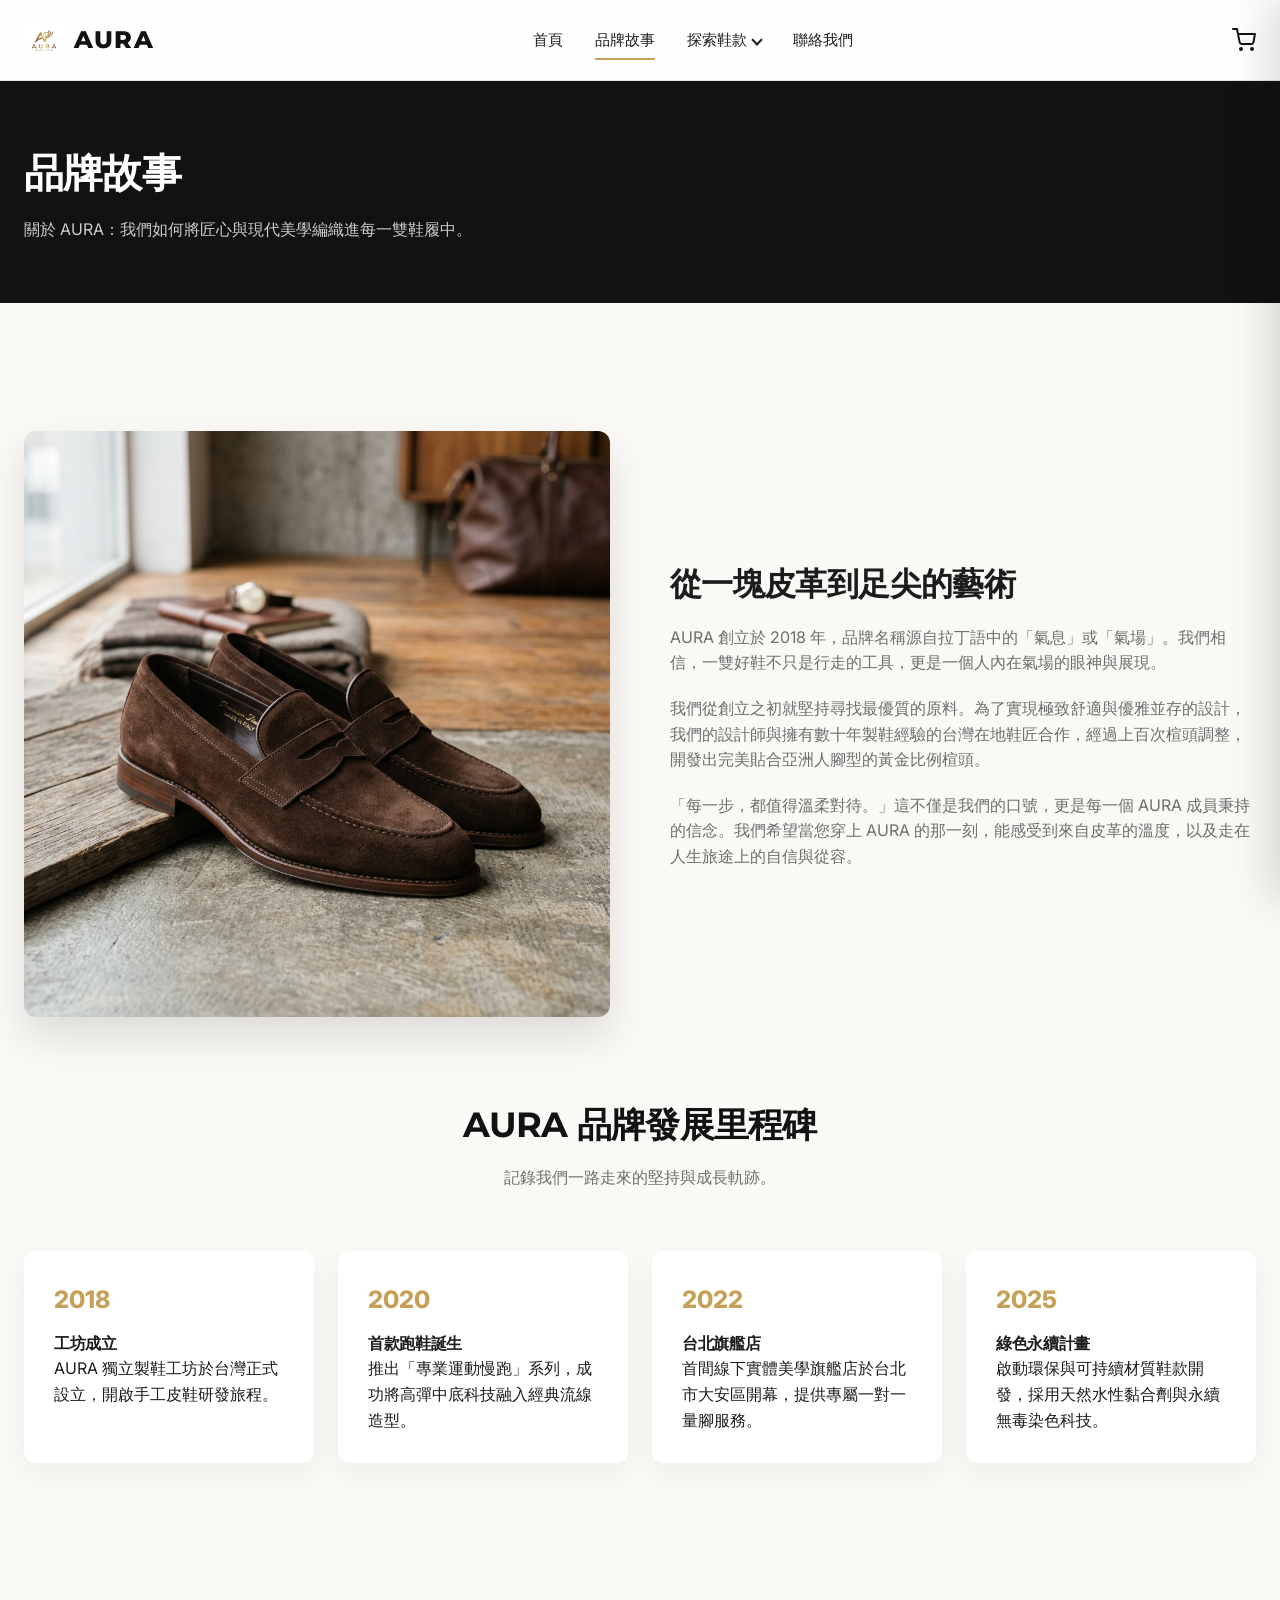
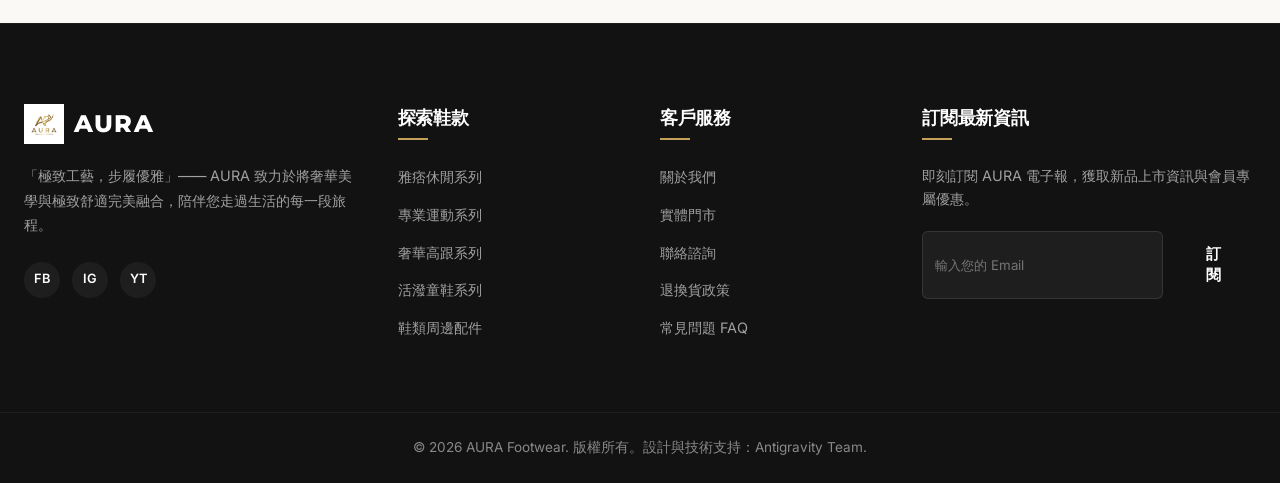
==== about.html @ 5ff74464 "Add files via upload" ====
<!DOCTYPE html>
<html lang="zh-Hant">
<head>
  <meta charset="UTF-8">
  <meta name="viewport" content="width=device-width, initial-scale=1.0">
  <title>品牌故事 - AURA 鞋履工坊</title>
  <meta name="description" content="了解 AURA 的品牌精神、歷史沿革以及我們對鞋履皮革工藝與手工製作的極致追求。">
  <link rel="icon" href="assets/logo.png" type="image/png">
  <link rel="stylesheet" href="css/style.css">
</head>
<body>

  <!-- Header Section -->
  <header id="main-header"></header>

  <!-- Category Title Banner -->
  <section class="category-hero">
    <div class="container">
      <h1>品牌故事</h1>
      <p>關於 AURA：我們如何將匠心與現代美學編織進每一雙鞋履中。</p>
    </div>
  </section>

  <!-- About Story Section -->
  <section class="section-padding">
    <div class="container">
      <div class="about-hero">
        <div class="about-hero-img">
          <img src="assets/casual_2.png" alt="AURA Craftsmanship">
        </div>
        <div class="about-content">
          <h2>從一塊皮革到足尖的藝術</h2>
          <p>AURA 創立於 2018 年，品牌名稱源自拉丁語中的「氣息」或「氣場」。我們相信，一雙好鞋不只是行走的工具，更是一個人內在氣場的眼神與展現。</p>
          <p>我們從創立之初就堅持尋找最優質的原料。為了實現極致舒適與優雅並存的設計，我們的設計師與擁有數十年製鞋經驗的台灣在地鞋匠合作，經過上百次楦頭調整，開發出完美貼合亞洲人腳型的黃金比例楦頭。</p>
          <p>「每一步，都值得溫柔對待。」這不僅是我們的口號，更是每一個 AURA 成員秉持的信念。我們希望當您穿上 AURA 的那一刻，能感受到來自皮革的溫度，以及走在人生旅途上的自信與從容。</p>
        </div>
      </div>

      <div class="section-header" style="margin-top: 80px;">
        <h2>AURA 品牌發展里程碑</h2>
        <p>記錄我們一路走來的堅持與成長軌跡。</p>
      </div>

      <div class="about-timeline">
        <div class="timeline-item">
          <div class="timeline-year">2018</div>
          <h4>工坊成立</h4>
          <p>AURA 獨立製鞋工坊於台灣正式設立，開啟手工皮鞋研發旅程。</p>
        </div>
        <div class="timeline-item">
          <div class="timeline-year">2020</div>
          <h4>首款跑鞋誕生</h4>
          <p>推出「專業運動慢跑」系列，成功將高彈中底科技融入經典流線造型。</p>
        </div>
        <div class="timeline-item">
          <div class="timeline-year">2022</div>
          <h4>台北旗艦店</h4>
          <p>首間線下實體美學旗艦店於台北市大安區開幕，提供專屬一對一量腳服務。</p>
        </div>
        <div class="timeline-item">
          <div class="timeline-year">2025</div>
          <h4>綠色永續計畫</h4>
          <p>啟動環保與可持續材質鞋款開發，採用天然水性黏合劑與永續無毒染色科技。</p>
        </div>
      </div>
    </div>
  </section>

  <!-- Footer Section -->
  <footer id="main-footer"></footer>

  <!-- Scripts -->
  <script src="js/products.js"></script>
  <script src="js/main.js"></script>
</body>
</html>
---- css/style.css ----
/* --- PREMIUM AESTHETIC STYLING SYSTEM --- */
@import url('https://fonts.googleapis.com/css2?family=Inter:wght@300;400;500;600;700&family=Montserrat:wght@400;500;600;700;800&display=swap');

:root {
  /* Color Palette */
  --color-primary: #121212;      /* Deep Charcoal / Near Black */
  --color-accent: #c5a059;       /* Muted Premium Gold / Bronze */
  --color-accent-light: #dfc28d;
  --color-accent-dark: #a37c35;
  --color-bg-light: #faf9f6;      /* Off-white warm canvas */
  --color-bg-white: #ffffff;
  --color-text-dark: #1c1c1c;
  --color-text-muted: #6e6e6e;
  --color-border: #e5e5e5;
  
  /* Layout Properties */
  --border-radius: 12px;
  --border-radius-sm: 6px;
  --box-shadow: 0 10px 30px rgba(0, 0, 0, 0.05);
  --box-shadow-hover: 0 20px 40px rgba(0, 0, 0, 0.12);
  --transition-smooth: all 0.4s cubic-bezier(0.16, 1, 0.3, 1);
  --transition-fast: all 0.2s ease;
  
  /* Font Families */
  --font-heading: 'Montserrat', 'Inter', sans-serif;
  --font-body: 'Inter', sans-serif;
}

/* Global Reset */
* {
  box-sizing: border-box;
  margin: 0;
  padding: 0;
}

body {
  font-family: var(--font-body);
  background-color: var(--color-bg-light);
  color: var(--color-text-dark);
  line-height: 1.6;
  -webkit-font-smoothing: antialiased;
}

a {
  text-decoration: none;
  color: inherit;
  transition: var(--transition-fast);
}

img {
  max-width: 100%;
  height: auto;
  display: block;
}

ul {
  list-style: none;
}

.container {
  max-width: 1280px;
  margin: 0 auto;
  padding: 0 24px;
}

/* --- TYPOGRAPHY --- */
h1, h2, h3, h4, h5, h6 {
  font-family: var(--font-heading);
  font-weight: 700;
  letter-spacing: -0.02em;
}

/* --- BUTTONS --- */
.btn {
  display: inline-flex;
  align-items: center;
  justify-content: center;
  padding: 12px 28px;
  border-radius: var(--border-radius-sm);
  font-family: var(--font-heading);
  font-weight: 600;
  font-size: 0.95rem;
  letter-spacing: 0.03em;
  cursor: pointer;
  transition: var(--transition-smooth);
  border: 1px solid transparent;
}

.btn-primary {
  background-color: var(--color-primary);
  color: var(--color-bg-white);
}

.btn-primary:hover {
  background-color: var(--color-accent);
  color: var(--color-primary);
  transform: translateY(-2px);
}

.btn-secondary {
  background-color: transparent;
  color: var(--color-primary);
  border-color: var(--color-primary);
}

.btn-secondary:hover {
  background-color: var(--color-primary);
  color: var(--color-bg-white);
  transform: translateY(-2px);
}

.btn-sm {
  padding: 8px 18px;
  font-size: 0.85rem;
}

.btn-block {
  display: flex;
  width: 100%;
}

/* --- HEADER / NAVIGATION --- */
header {
  background-color: rgba(255, 255, 255, 0.8);
  backdrop-filter: blur(12px);
  position: sticky;
  top: 0;
  z-index: 1000;
  border-bottom: 1px solid var(--color-border);
  transition: var(--transition-fast);
}

.navbar-container {
  display: flex;
  align-items: center;
  justify-content: space-between;
  height: 80px;
}

.logo {
  display: flex;
  align-items: center;
  gap: 10px;
  font-family: var(--font-heading);
  font-weight: 800;
  font-size: 1.5rem;
  letter-spacing: 0.05em;
  color: var(--color-primary);
}

.logo img {
  height: 40px;
  width: auto;
}

.nav-menu {
  display: flex;
  align-items: center;
  gap: 32px;
}

.nav-link {
  font-family: var(--font-heading);
  font-weight: 500;
  font-size: 0.95rem;
  color: var(--color-text-dark);
  padding: 8px 0;
  position: relative;
}

.nav-link::after {
  content: '';
  position: absolute;
  bottom: 0;
  left: 0;
  width: 0;
  height: 2px;
  background-color: var(--color-accent);
  transition: var(--transition-smooth);
}

.nav-link:hover::after,
.nav-link.active::after {
  width: 100%;
}

.nav-link:hover {
  color: var(--color-accent);
}

/* Dropdown */
.nav-dropdown {
  position: relative;
}

.dropdown-toggle {
  display: inline-flex;
  align-items: center;
  gap: 4px;
  cursor: pointer;
}

.chevron-down {
  border: solid currentColor;
  border-width: 0 2px 2px 0;
  display: inline-block;
  padding: 3px;
  transform: rotate(45deg);
  margin-left: 2px;
  transition: var(--transition-fast);
}

.nav-dropdown:hover .chevron-down {
  transform: rotate(-135deg) translateY(-2px);
}

.dropdown-menu {
  position: absolute;
  top: 100%;
  left: 0;
  background-color: var(--color-bg-white);
  box-shadow: var(--box-shadow-hover);
  border-radius: var(--border-radius);
  padding: 12px 0;
  min-width: 220px;
  opacity: 0;
  visibility: hidden;
  transform: translateY(10px);
  transition: var(--transition-smooth);
}

.nav-dropdown:hover .dropdown-menu {
  opacity: 1;
  visibility: visible;
  transform: translateY(0);
}

.dropdown-menu a {
  display: block;
  padding: 10px 24px;
  font-size: 0.9rem;
  font-weight: 500;
  color: var(--color-text-dark);
}

.dropdown-menu a:hover {
  background-color: #f7f5f0;
  color: var(--color-accent);
}

.nav-actions {
  display: flex;
  align-items: center;
  gap: 20px;
}

.nav-action-btn {
  position: relative;
  color: var(--color-primary);
  display: flex;
  align-items: center;
  justify-content: center;
}

.nav-action-btn:hover {
  color: var(--color-accent);
  transform: scale(1.05);
}

.cart-badge {
  position: absolute;
  top: -8px;
  right: -8px;
  background-color: var(--color-accent);
  color: var(--color-primary);
  font-size: 0.75rem;
  font-weight: 700;
  border-radius: 50%;
  width: 18px;
  height: 18px;
  display: flex;
  align-items: center;
  justify-content: center;
}

.nav-toggle {
  display: none;
  flex-direction: column;
  justify-content: space-between;
  width: 24px;
  height: 18px;
  background: transparent;
  border: none;
  cursor: pointer;
}

.nav-toggle span {
  display: block;
  height: 2px;
  width: 100%;
  background-color: var(--color-primary);
  transition: var(--transition-fast);
}

/* --- HERO BANNER (首頁) --- */
.hero-banner {
  background: linear-gradient(135deg, #121212 0%, #2a2a2a 100%);
  color: var(--color-bg-white);
  padding: 120px 0;
  position: relative;
  overflow: hidden;
}

.hero-grid {
  display: grid;
  grid-template-columns: 1fr 1fr;
  align-items: center;
  gap: 48px;
}

.hero-content h1 {
  font-size: 3.5rem;
  line-height: 1.15;
  margin-bottom: 24px;
  background: linear-gradient(135deg, #ffffff 40%, var(--color-accent-light) 100%);
  -webkit-background-clip: text;
  -webkit-text-fill-color: transparent;
}

.hero-content p {
  font-size: 1.1rem;
  color: #cccccc;
  margin-bottom: 36px;
  max-width: 480px;
}

.hero-btn-group {
  display: flex;
  gap: 16px;
}

.hero-btn-group .btn-secondary {
  color: var(--color-bg-white);
  border-color: var(--color-bg-white);
}

.hero-btn-group .btn-secondary:hover {
  background-color: var(--color-bg-white);
  color: var(--color-primary);
}

.hero-image-container {
  position: relative;
  display: flex;
  justify-content: center;
  align-items: center;
}

.hero-image-bg {
  position: absolute;
  width: 400px;
  height: 400px;
  border-radius: 50%;
  background: radial-gradient(circle, rgba(197,160,89,0.2) 0%, rgba(0,0,0,0) 70%);
  animation: pulse 8s infinite alternate;
}

.hero-image-container img {
  position: relative;
  max-width: 90%;
  z-index: 2;
  filter: drop-shadow(0 25px 50px rgba(0, 0, 0, 0.4));
  transform: rotate(-15deg);
  animation: float 6s ease-in-out infinite;
}

@keyframes float {
  0% { transform: translateY(0) rotate(-15deg); }
  50% { transform: translateY(-15px) rotate(-12deg); }
  100% { transform: translateY(0) rotate(-15deg); }
}

@keyframes pulse {
  0% { transform: scale(0.9); opacity: 0.6; }
  100% { transform: scale(1.1); opacity: 1; }
}

/* --- BRAND VALUE SECTION --- */
.section-padding {
  padding: 80px 0;
}

.section-header {
  text-align: center;
  margin-bottom: 48px;
}

.section-header h2 {
  font-size: 2.2rem;
  color: var(--color-primary);
  margin-bottom: 12px;
}

.section-header p {
  color: var(--color-text-muted);
  font-size: 1rem;
}

.values-grid {
  display: grid;
  grid-template-columns: repeat(3, 1fr);
  gap: 32px;
}

.value-card {
  background-color: var(--color-bg-white);
  padding: 40px;
  border-radius: var(--border-radius);
  box-shadow: var(--box-shadow);
  border: 1px solid rgba(0, 0, 0, 0.02);
  transition: var(--transition-smooth);
}

.value-card:hover {
  transform: translateY(-5px);
  box-shadow: var(--box-shadow-hover);
}

.value-icon {
  width: 50px;
  height: 50px;
  background-color: #f7f5f0;
  border-radius: 50%;
  display: flex;
  align-items: center;
  justify-content: center;
  margin-bottom: 24px;
  color: var(--color-accent);
  font-size: 1.5rem;
}

.value-card h3 {
  font-size: 1.25rem;
  margin-bottom: 12px;
}

.value-card p {
  color: var(--color-text-muted);
  font-size: 0.95rem;
}

/* --- PRODUCT CARD & GRID --- */
.products-grid {
  display: grid;
  grid-template-columns: repeat(4, 1fr);
  gap: 30px;
}

.product-card {
  background-color: var(--color-bg-white);
  border-radius: var(--border-radius);
  overflow: hidden;
  box-shadow: var(--box-shadow);
  transition: var(--transition-smooth);
  display: flex;
  flex-direction: column;
  border: 1px solid rgba(0,0,0,0.02);
}

.product-card:hover {
  transform: translateY(-8px);
  box-shadow: var(--box-shadow-hover);
}

.product-card-img {
  position: relative;
  padding-top: 100%; /* 1:1 Aspect Ratio */
  background-color: #f6f6f6;
  overflow: hidden;
}

.product-card-img img {
  position: absolute;
  top: 0;
  left: 0;
  width: 100%;
  height: 100%;
  object-fit: cover;
  transition: var(--transition-smooth);
}

.product-card:hover .product-card-img img {
  transform: scale(1.08);
}

.product-card-overlay {
  position: absolute;
  top: 0;
  left: 0;
  width: 100%;
  height: 100%;
  background-color: rgba(18, 18, 18, 0.4);
  backdrop-filter: blur(4px);
  display: flex;
  flex-direction: column;
  justify-content: center;
  align-items: center;
  gap: 12px;
  opacity: 0;
  transition: var(--transition-smooth);
}

.product-card:hover .product-card-overlay {
  opacity: 1;
}

.product-card-info {
  padding: 24px;
  display: flex;
  flex-direction: column;
  flex-grow: 1;
}

.product-card-category {
  font-size: 0.75rem;
  text-transform: uppercase;
  color: var(--color-accent-dark);
  font-weight: 600;
  letter-spacing: 0.05em;
  margin-bottom: 8px;
}

.product-card-title {
  font-size: 1.1rem;
  font-weight: 600;
  margin-bottom: 12px;
  line-height: 1.4;
  height: 48px; /* Fixed height for two lines maximum alignment */
  overflow: hidden;
  display: -webkit-box;
  -webkit-line-clamp: 2;
  -webkit-box-orient: vertical;
}

.product-card-title a:hover {
  color: var(--color-accent);
}

.product-card-footer {
  display: flex;
  align-items: center;
  justify-content: space-between;
  margin-top: auto;
  padding-top: 12px;
  border-top: 1px solid var(--color-border);
}

.product-card-price {
  font-size: 1.15rem;
  font-weight: 700;
  color: var(--color-primary);
}

.product-card-link {
  font-size: 0.85rem;
  font-weight: 600;
  color: var(--color-text-muted);
}

.product-card:hover .product-card-link {
  color: var(--color-accent);
}

/* --- BANNER INTERACTION --- */
.promo-banner {
  background: linear-gradient(rgba(18,18,18,0.7), rgba(18,18,18,0.7)), url('../assets/casual_1.png') no-repeat center center/cover;
  padding: 100px 0;
  color: var(--color-bg-white);
  text-align: center;
  margin: 40px 0;
}

.promo-banner h2 {
  font-size: 2.5rem;
  margin-bottom: 16px;
}

.promo-banner p {
  font-size: 1.1rem;
  max-width: 600px;
  margin: 0 auto 30px;
  color: #dddddd;
}

/* --- CATEGORY HERO BANNERS --- */
.category-hero {
  background-color: var(--color-primary);
  color: var(--color-bg-white);
  padding: 60px 0;
  margin-bottom: 48px;
}

.category-hero h1 {
  font-size: 2.5rem;
  margin-bottom: 12px;
}

.category-hero p {
  color: #cccccc;
}

.category-header-meta {
  display: flex;
  justify-content: space-between;
  align-items: center;
  margin-bottom: 24px;
  padding-bottom: 16px;
  border-bottom: 1px solid var(--color-border);
}

.product-count {
  color: var(--color-text-muted);
  font-size: 0.95rem;
}

/* --- BRAND STORY PAGE (ABOUT) --- */
.about-hero {
  display: grid;
  grid-template-columns: 1fr 1fr;
  align-items: center;
  gap: 60px;
  margin-bottom: 80px;
}

.about-hero-img img {
  border-radius: var(--border-radius);
  box-shadow: var(--box-shadow-hover);
}

.about-content h2 {
  font-size: 2rem;
  margin-bottom: 16px;
}

.about-content p {
  margin-bottom: 20px;
  color: var(--color-text-muted);
}

.about-timeline {
  display: grid;
  grid-template-columns: repeat(4, 1fr);
  gap: 24px;
  margin-top: 60px;
}

.timeline-item {
  background-color: var(--color-bg-white);
  padding: 30px;
  border-radius: var(--border-radius);
  position: relative;
  box-shadow: var(--box-shadow);
}

.timeline-year {
  font-size: 1.5rem;
  font-weight: 800;
  color: var(--color-accent);
  margin-bottom: 12px;
}

/* --- CONTACT PAGE --- */
.contact-grid {
  display: grid;
  grid-template-columns: 1fr 1.2fr;
  gap: 60px;
}

.contact-info-panel {
  background-color: var(--color-primary);
  color: var(--color-bg-white);
  padding: 48px;
  border-radius: var(--border-radius);
}

.contact-info-panel h2 {
  font-size: 1.8rem;
  margin-bottom: 24px;
}

.contact-info-item {
  display: flex;
  gap: 16px;
  margin-bottom: 30px;
}

.contact-info-item svg {
  color: var(--color-accent);
  flex-shrink: 0;
}

.contact-info-text h3 {
  font-size: 1.05rem;
  margin-bottom: 6px;
}

.contact-info-text p {
  color: #cccccc;
  font-size: 0.95rem;
}

.contact-form-panel {
  background-color: var(--color-bg-white);
  padding: 48px;
  border-radius: var(--border-radius);
  box-shadow: var(--box-shadow);
}

.contact-form-panel h2 {
  margin-bottom: 24px;
}

.form-group {
  margin-bottom: 20px;
}

.form-label {
  display: block;
  margin-bottom: 8px;
  font-weight: 600;
  font-size: 0.9rem;
}

.form-control {
  width: 100%;
  padding: 12px 16px;
  border: 1px solid var(--color-border);
  border-radius: var(--border-radius-sm);
  background-color: #fafafa;
  font-family: inherit;
  font-size: 0.95rem;
  transition: var(--transition-fast);
}

.form-control:focus {
  outline: none;
  border-color: var(--color-accent);
  background-color: var(--color-bg-white);
  box-shadow: 0 0 0 3px rgba(197, 160, 89, 0.1);
}

textarea.form-control {
  resize: vertical;
}

/* --- PRODUCT DETAIL PAGE --- */
.product-detail-grid {
  display: grid;
  grid-template-columns: 1.2fr 1fr;
  gap: 60px;
  margin-bottom: 80px;
}

.breadcrumb {
  margin-bottom: 24px;
  font-size: 0.9rem;
  color: var(--color-text-muted);
}

.breadcrumb a:hover {
  color: var(--color-accent);
}

.product-gallery {
  background-color: var(--color-bg-white);
  border-radius: var(--border-radius);
  padding: 40px;
  display: flex;
  justify-content: center;
  align-items: center;
  box-shadow: var(--box-shadow);
}

.product-gallery img {
  max-height: 500px;
  object-fit: contain;
  filter: drop-shadow(0 15px 30px rgba(0,0,0,0.1));
}

.product-info-panel h1 {
  font-size: 2.2rem;
  margin-bottom: 6px;
}

.product-english-title {
  font-size: 1.1rem;
  color: var(--color-text-muted);
  margin-bottom: 20px;
}

.product-detail-price {
  font-size: 1.8rem;
  font-weight: 800;
  color: var(--color-primary);
  margin-bottom: 24px;
}

.product-detail-desc {
  color: var(--color-text-muted);
  margin-bottom: 30px;
  font-size: 1.05rem;
}

.product-features-list {
  margin-bottom: 30px;
  background-color: #fdfdfb;
  padding: 20px 24px;
  border-radius: var(--border-radius-sm);
  border-left: 3px solid var(--color-accent);
}

.product-features-list h3 {
  font-size: 1rem;
  margin-bottom: 12px;
  color: var(--color-primary);
}

.product-features-list ul {
  display: grid;
  grid-template-columns: 1fr 1fr;
  gap: 10px;
}

.product-features-list li {
  font-size: 0.9rem;
  font-weight: 500;
}

.check-icon {
  color: var(--color-accent-dark);
  font-weight: bold;
  margin-right: 4px;
}

.option-group {
  margin-bottom: 24px;
}

.option-title {
  display: block;
  font-weight: 700;
  font-size: 0.9rem;
  margin-bottom: 12px;
  text-transform: uppercase;
  letter-spacing: 0.05em;
}

/* Color Options Custom Swatches */
.colors-container {
  display: flex;
  gap: 16px;
}

.color-option-label {
  display: inline-flex;
  align-items: center;
  gap: 8px;
  cursor: pointer;
  border: 1px solid var(--color-border);
  padding: 8px 16px;
  border-radius: var(--border-radius-sm);
  background-color: var(--color-bg-white);
  transition: var(--transition-fast);
}

.color-option-label input {
  display: none;
}

.color-swatch {
  width: 16px;
  height: 16px;
  border-radius: 50%;
  border: 1px solid rgba(0,0,0,0.1);
  display: inline-block;
}

.color-name {
  font-size: 0.85rem;
  font-weight: 600;
}

.color-option-label:has(input:checked) {
  border-color: var(--color-primary);
  background-color: #f7f7f7;
  box-shadow: 0 2px 8px rgba(0,0,0,0.05);
}

.purchase-actions {
  display: flex;
  gap: 16px;
  margin-bottom: 40px;
}

.qty-selector {
  display: flex;
  align-items: center;
  border: 1px solid var(--color-border);
  border-radius: var(--border-radius-sm);
  overflow: hidden;
  background-color: var(--color-bg-white);
}

.qty-selector button {
  background-color: transparent;
  border: none;
  width: 44px;
  height: 44px;
  font-size: 1.2rem;
  cursor: pointer;
  transition: var(--transition-fast);
}

.qty-selector button:hover {
  background-color: #f0f0f0;
}

.qty-selector input {
  width: 50px;
  height: 44px;
  border: none;
  border-left: 1px solid var(--color-border);
  border-right: 1px solid var(--color-border);
  text-align: center;
  font-size: 1rem;
  font-weight: 600;
}

.qty-selector input:focus {
  outline: none;
}

.prod-select-control {
  padding: 10px 16px;
  border-radius: var(--border-radius-sm);
  border: 1px solid var(--color-border);
  width: 200px;
  font-size: 0.95rem;
  font-family: inherit;
}

/* Specs Table */
.specs-container h3 {
  font-size: 1.25rem;
  margin-bottom: 16px;
  border-bottom: 1px solid var(--color-border);
  padding-bottom: 8px;
}

.specs-table {
  width: 100%;
  border-collapse: collapse;
}

.specs-table th, .specs-table td {
  padding: 12px 16px;
  text-align: left;
  border-bottom: 1px solid var(--color-border);
}

.specs-table th {
  font-weight: 600;
  width: 150px;
  color: var(--color-text-muted);
}

.specs-table td {
  font-weight: 500;
}

/* --- SHOPPING CART DRAWER --- */
.cart-overlay {
  position: fixed;
  top: 0;
  left: 0;
  width: 100%;
  height: 100%;
  background-color: rgba(0, 0, 0, 0.4);
  backdrop-filter: blur(4px);
  z-index: 1050;
  opacity: 0;
  visibility: hidden;
  transition: var(--transition-smooth);
}

.cart-overlay.active {
  opacity: 1;
  visibility: visible;
}

.cart-drawer {
  position: fixed;
  top: 0;
  right: 0;
  width: 420px;
  height: 100%;
  background-color: var(--color-bg-white);
  box-shadow: -10px 0 40px rgba(0,0,0,0.15);
  z-index: 1100;
  display: flex;
  flex-direction: column;
  transform: translateX(100%);
  transition: var(--transition-smooth);
}

.cart-drawer.active {
  transform: translateX(0);
}

.cart-drawer-header {
  padding: 24px;
  border-bottom: 1px solid var(--color-border);
  display: flex;
  justify-content: space-between;
  align-items: center;
}

.cart-drawer-header h3 {
  font-size: 1.25rem;
}

.cart-drawer-close {
  background: transparent;
  border: none;
  font-size: 2rem;
  cursor: pointer;
  line-height: 1;
}

.cart-drawer-close:hover {
  color: var(--color-accent);
}

.cart-drawer-body {
  padding: 24px;
  overflow-y: auto;
  flex-grow: 1;
}

/* Cart Item */
.cart-item {
  display: flex;
  gap: 16px;
  padding-bottom: 20px;
  margin-bottom: 20px;
  border-bottom: 1px solid var(--color-border);
  position: relative;
}

.cart-item img {
  width: 80px;
  height: 80px;
  object-fit: cover;
  background-color: #f7f7f7;
  border-radius: var(--border-radius-sm);
}

.cart-item-info {
  display: flex;
  flex-direction: column;
  flex-grow: 1;
}

.cart-item-info h4 {
  font-size: 0.95rem;
  margin-bottom: 4px;
  padding-right: 20px;
}

.cart-item-meta {
  font-size: 0.8rem;
  color: var(--color-text-muted);
  margin-bottom: 10px;
}

.cart-item-actions {
  display: flex;
  align-items: center;
  justify-content: space-between;
  margin-top: auto;
}

.qty-btn-group {
  display: flex;
  align-items: center;
  border: 1px solid var(--color-border);
  border-radius: var(--border-radius-sm);
}

.qty-btn-group button {
  background-color: transparent;
  border: none;
  width: 28px;
  height: 28px;
  cursor: pointer;
}

.qty-btn-group button:hover {
  background-color: #f0f0f0;
}

.qty-btn-group span {
  width: 32px;
  text-align: center;
  font-size: 0.85rem;
  font-weight: 600;
}

.cart-item-price {
  font-size: 0.95rem;
  font-weight: 700;
}

.cart-item-remove {
  position: absolute;
  top: 0;
  right: 0;
  background: transparent;
  border: none;
  font-size: 1.25rem;
  color: #ccc;
  cursor: pointer;
  transition: var(--transition-fast);
}

.cart-item-remove:hover {
  color: #ff4d4d;
}

.cart-empty {
  display: flex;
  flex-direction: column;
  align-items: center;
  justify-content: center;
  height: 250px;
  color: var(--color-text-muted);
  gap: 16px;
}

.cart-drawer-footer {
  padding: 24px;
  border-top: 1px solid var(--color-border);
  background-color: #fafafa;
}

.cart-drawer-summary {
  display: flex;
  justify-content: space-between;
  font-size: 1.1rem;
  font-weight: 700;
  margin-bottom: 8px;
}

.subtotal-amount {
  color: var(--color-accent-dark);
}

.cart-drawer-tip {
  font-size: 0.8rem;
  color: var(--color-text-muted);
  margin-bottom: 20px;
  text-align: center;
}

/* --- FOOTER --- */
footer {
  background-color: var(--color-primary);
  color: var(--color-bg-white);
  padding: 80px 0 0;
  margin-top: 80px;
  border-top: 1px solid rgba(255,255,255,0.05);
}

.footer-grid {
  display: grid;
  grid-template-columns: 1.5fr 1fr 1fr 1.5fr;
  gap: 40px;
  margin-bottom: 60px;
}

.logo-light {
  color: var(--color-bg-white);
  margin-bottom: 20px;
}

.footer-desc {
  color: #a0a0a0;
  font-size: 0.9rem;
  margin-bottom: 24px;
  line-height: 1.7;
}

.social-links {
  display: flex;
  gap: 12px;
}

.social-icon {
  width: 36px;
  height: 36px;
  border-radius: 50%;
  background-color: rgba(255,255,255,0.05);
  display: flex;
  align-items: center;
  justify-content: center;
  font-size: 0.8rem;
  font-weight: 600;
  transition: var(--transition-fast);
}

.social-icon:hover {
  background-color: var(--color-accent);
  color: var(--color-primary);
  transform: translateY(-2px);
}

.footer-links h3, .footer-subscribe h3 {
  font-size: 1.1rem;
  margin-bottom: 24px;
  position: relative;
  padding-bottom: 8px;
}

.footer-links h3::after, .footer-subscribe h3::after {
  content: '';
  position: absolute;
  bottom: 0;
  left: 0;
  width: 30px;
  height: 2px;
  background-color: var(--color-accent);
}

.footer-links ul li {
  margin-bottom: 12px;
}

.footer-links ul li a {
  color: #a0a0a0;
  font-size: 0.9rem;
}

.footer-links ul li a:hover {
  color: var(--color-accent);
  padding-left: 4px;
}

.footer-subscribe p {
  color: #a0a0a0;
  font-size: 0.9rem;
  margin-bottom: 20px;
}

.subscribe-form {
  display: flex;
  gap: 8px;
}

.subscribe-form input {
  flex-grow: 1;
  padding: 12px;
  border-radius: var(--border-radius-sm);
  border: 1px solid rgba(255,255,255,0.1);
  background-color: rgba(255,255,255,0.05);
  color: var(--color-bg-white);
  font-family: inherit;
}

.subscribe-form input:focus {
  outline: none;
  border-color: var(--color-accent);
  background-color: rgba(255,255,255,0.1);
}

.footer-bottom {
  border-top: 1px solid rgba(255,255,255,0.05);
  padding: 24px 0;
  text-align: center;
  font-size: 0.85rem;
  color: #888888;
}

/* --- RESPONSIVE LAYOUTS --- */
@media (max-width: 1024px) {
  .products-grid {
    grid-template-columns: repeat(3, 1fr);
  }
  .footer-grid {
    grid-template-columns: repeat(2, 1fr);
  }
}

@media (max-width: 768px) {
  .hero-grid {
    grid-template-columns: 1fr;
    text-align: center;
    gap: 32px;
  }
  
  .hero-content h1 {
    font-size: 2.5rem;
  }
  
  .hero-content p {
    margin: 0 auto 30px;
  }
  
  .hero-btn-group {
    justify-content: center;
  }
  
  .values-grid {
    grid-template-columns: 1fr;
  }
  
  .products-grid {
    grid-template-columns: repeat(2, 1fr);
  }
  
  .product-detail-grid {
    grid-template-columns: 1fr;
  }
  
  .contact-grid {
    grid-template-columns: 1fr;
  }
  
  .about-hero {
    grid-template-columns: 1fr;
    text-align: center;
  }
  
  .about-timeline {
    grid-template-columns: repeat(2, 1fr);
  }
  
  /* Navbar Mobile toggled menu */
  .nav-toggle {
    display: flex;
  }
  
  .nav-menu {
    position: fixed;
    top: 80px;
    left: 0;
    width: 100%;
    background-color: var(--color-bg-white);
    flex-direction: column;
    padding: 30px 24px;
    gap: 20px;
    border-top: 1px solid var(--color-border);
    box-shadow: 0 10px 15px rgba(0,0,0,0.05);
    transform: translateY(-150%);
    opacity: 0;
    visibility: hidden;
    transition: var(--transition-smooth);
    z-index: 999;
  }
  
  .nav-menu.active {
    transform: translateY(0);
    opacity: 1;
    visibility: visible;
  }
  
  .nav-toggle.active span:nth-child(1) {
    transform: rotate(45deg) translate(5px, 6px);
  }
  
  .nav-toggle.active span:nth-child(2) {
    opacity: 0;
  }
  
  .nav-toggle.active span:nth-child(3) {
    transform: rotate(-45deg) translate(5px, -6px);
  }
  
  .nav-dropdown .dropdown-menu {
    position: static;
    opacity: 1;
    visibility: visible;
    transform: none;
    box-shadow: none;
    padding: 6px 0 0 16px;
    border-radius: 0;
    border-left: 2px solid var(--color-accent);
    margin-top: 8px;
    min-width: 0;
    display: none;
  }
  
  .nav-dropdown:hover .dropdown-menu,
  .nav-dropdown:focus-within .dropdown-menu {
    display: block;
  }
}

@media (max-width: 480px) {
  .products-grid {
    grid-template-columns: 1fr;
  }
  
  .about-timeline {
    grid-template-columns: 1fr;
  }
  
  .footer-grid {
    grid-template-columns: 1fr;
  }
  
  .cart-drawer {
    width: 100%;
  }
  
  .purchase-actions {
    flex-direction: column;
  }
}
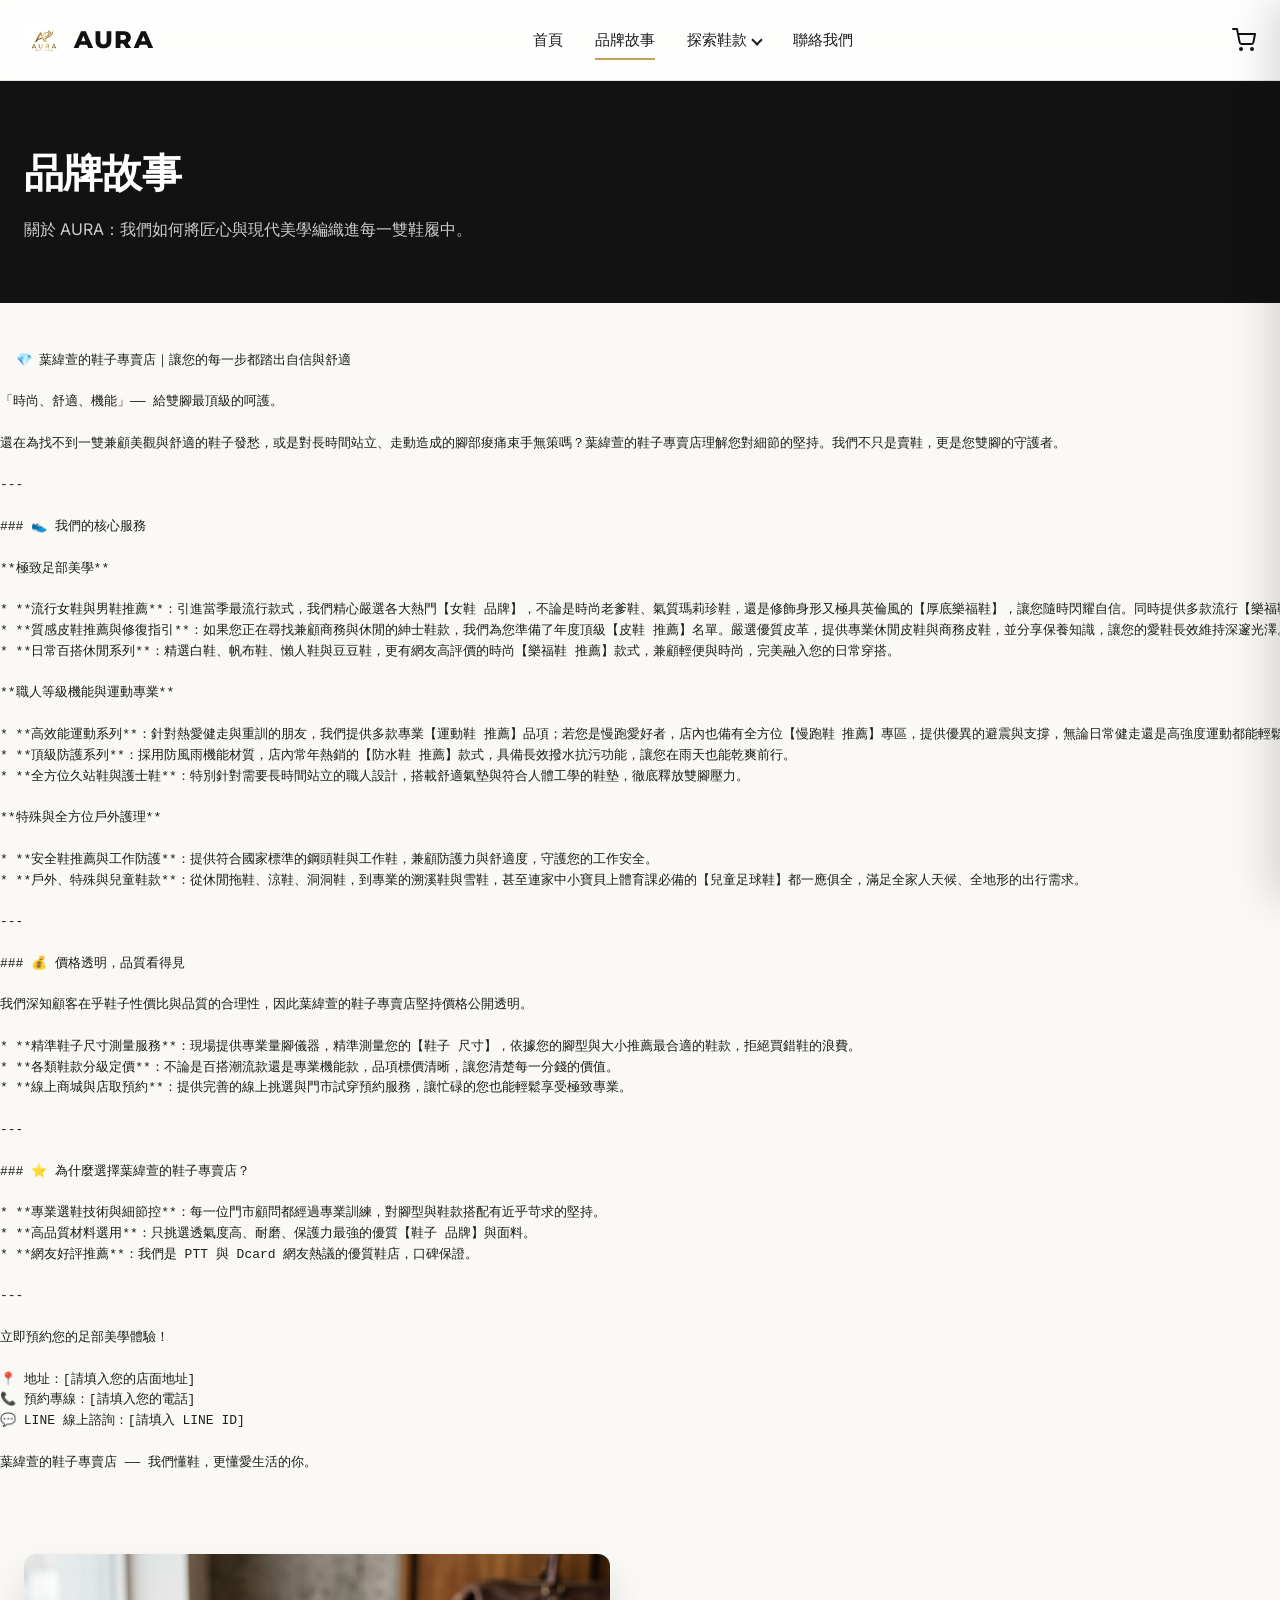
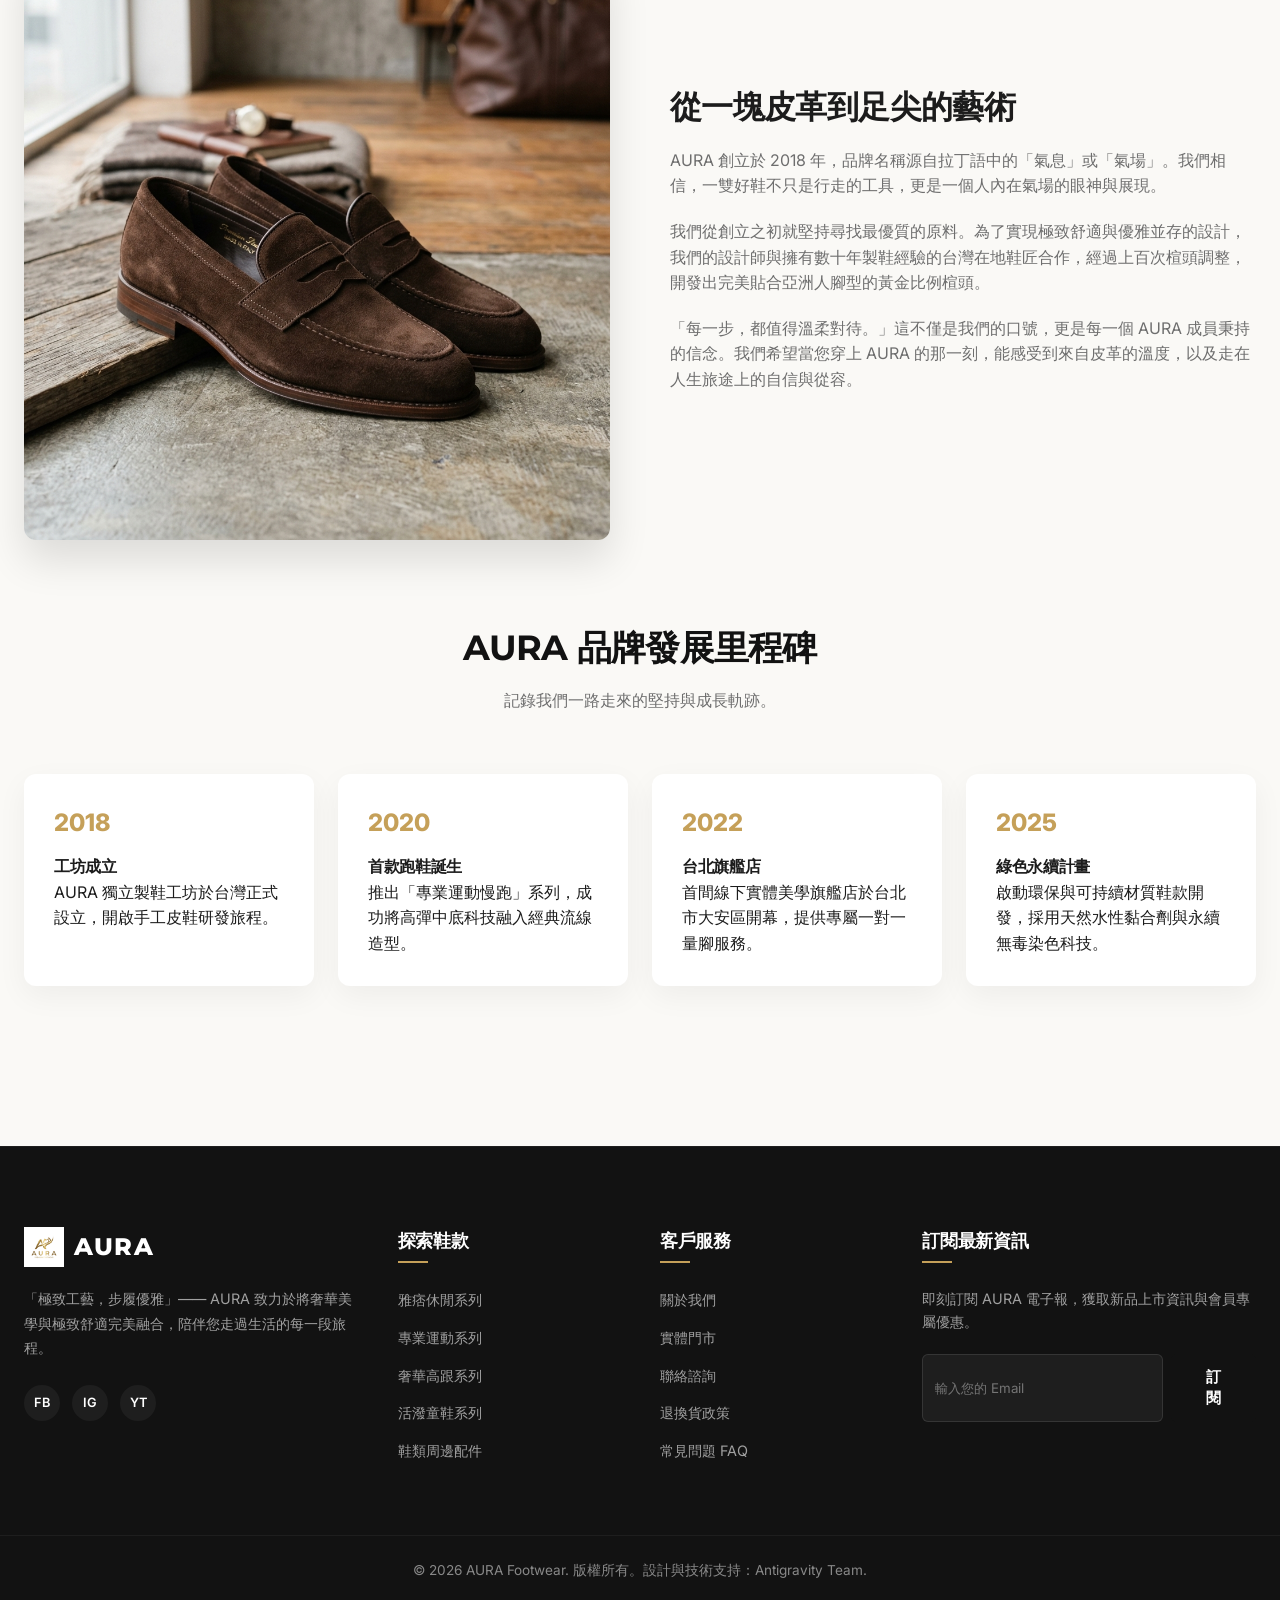
==== commit 47536075: "Add files via upload" ====
--- a/about.html
+++ b/about.html
@@ -1,5 +1,6 @@
 <!DOCTYPE html>
 <html lang="zh-Hant">
+
 <head>
   <meta charset="UTF-8">
   <meta name="viewport" content="width=device-width, initial-scale=1.0">
@@ -8,6 +9,7 @@
   <link rel="icon" href="assets/logo.png" type="image/png">
   <link rel="stylesheet" href="css/style.css">
 </head>
+
 <body>
 
   <!-- Header Section -->
@@ -20,7 +22,62 @@
       <p>關於 AURA：我們如何將匠心與現代美學編織進每一雙鞋履中。</p>
     </div>
   </section>
+  <pre>
+  💎 葉緯萱的鞋子專賣店｜讓您的每一步都踏出自信與舒適
 
+「時尚、舒適、機能」—— 給雙腳最頂級的呵護。
+
+還在為找不到一雙兼顧美觀與舒適的鞋子發愁，或是對長時間站立、走動造成的腳部痠痛束手無策嗎？葉緯萱的鞋子專賣店理解您對細節的堅持。我們不只是賣鞋，更是您雙腳的守護者。
+
+---
+
+### 👟 我們的核心服務
+
+**極致足部美學**
+
+* **流行女鞋與男鞋推薦**：引進當季最流行款式，我們精心嚴選各大熱門【女鞋 品牌】，不論是時尚老爹鞋、氣質瑪莉珍鞋，還是修飾身形又極具英倫風的【厚底樂福鞋】，讓您隨時閃耀自信。同時提供多款流行【樂福鞋 穿搭】靈感，讓您輕鬆駕馭各種場合。
+* **質感皮鞋推薦與修復指引**：如果您正在尋找兼顧商務與休閒的紳士鞋款，我們為您準備了年度頂級【皮鞋 推薦】名單。嚴選優質皮革，提供專業休閒皮鞋與商務皮鞋，並分享保養知識，讓您的愛鞋長效維持深邃光澤。
+* **日常百搭休閒系列**：精選白鞋、帆布鞋、懶人鞋與豆豆鞋，更有網友高評價的時尚【樂福鞋 推薦】款式，兼顧輕便與時尚，完美融入您的日常穿搭。
+
+**職人等級機能與運動專業**
+
+* **高效能運動系列**：針對熱愛健走與重訓的朋友，我們提供多款專業【運動鞋 推薦】品項；若您是慢跑愛好者，店內也備有全方位【慢跑鞋 推薦】專區，提供優異的避震與支撐，無論日常健走還是高強度運動都能輕鬆應對。
+* **頂級防護系列**：採用防風雨機能材質，店內常年熱銷的【防水鞋 推薦】款式，具備長效撥水抗污功能，讓您在雨天也能乾爽前行。
+* **全方位久站鞋與護士鞋**：特別針對需要長時間站立的職人設計，搭載舒適氣墊與符合人體工學的鞋墊，徹底釋放雙腳壓力。
+
+**特殊與全方位戶外護理**
+
+* **安全鞋推薦與工作防護**：提供符合國家標準的鋼頭鞋與工作鞋，兼顧防護力與舒適度，守護您的工作安全。
+* **戶外、特殊與兒童鞋款**：從休閒拖鞋、涼鞋、洞洞鞋，到專業的溯溪鞋與雪鞋，甚至連家中小寶貝上體育課必備的【兒童足球鞋】都一應俱全，滿足全家人天候、全地形的出行需求。
+
+---
+
+### 💰 價格透明，品質看得見
+
+我們深知顧客在乎鞋子性價比與品質的合理性，因此葉緯萱的鞋子專賣店堅持價格公開透明。
+
+* **精準鞋子尺寸測量服務**：現場提供專業量腳儀器，精準測量您的【鞋子 尺寸】，依據您的腳型與大小推薦最合適的鞋款，拒絕買錯鞋的浪費。
+* **各類鞋款分級定價**：不論是百搭潮流款還是專業機能款，品項標價清晰，讓您清楚每一分錢的價值。
+* **線上商城與店取預約**：提供完善的線上挑選與門市試穿預約服務，讓忙碌的您也能輕鬆享受極致專業。
+
+---
+
+### ⭐ 為什麼選擇葉緯萱的鞋子專賣店？
+
+* **專業選鞋技術與細節控**：每一位門市顧問都經過專業訓練，對腳型與鞋款搭配有近乎苛求的堅持。
+* **高品質材料選用**：只挑選透氣度高、耐磨、保護力最強的優質【鞋子 品牌】與面料。
+* **網友好評推薦**：我們是 PTT 與 Dcard 網友熱議的優質鞋店，口碑保證。
+
+---
+
+立即預約您的足部美學體驗！
+
+📍 地址：[請填入您的店面地址]
+📞 預約專線：[請填入您的電話]
+💬 LINE 線上諮詢：[請填入 LINE ID]
+
+葉緯萱的鞋子專賣店 —— 我們懂鞋，更懂愛生活的你。
+</pre>
   <!-- About Story Section -->
   <section class="section-padding">
     <div class="container">
@@ -73,4 +130,5 @@
   <script src="js/products.js"></script>
   <script src="js/main.js"></script>
 </body>
-</html>
+
+</html>
